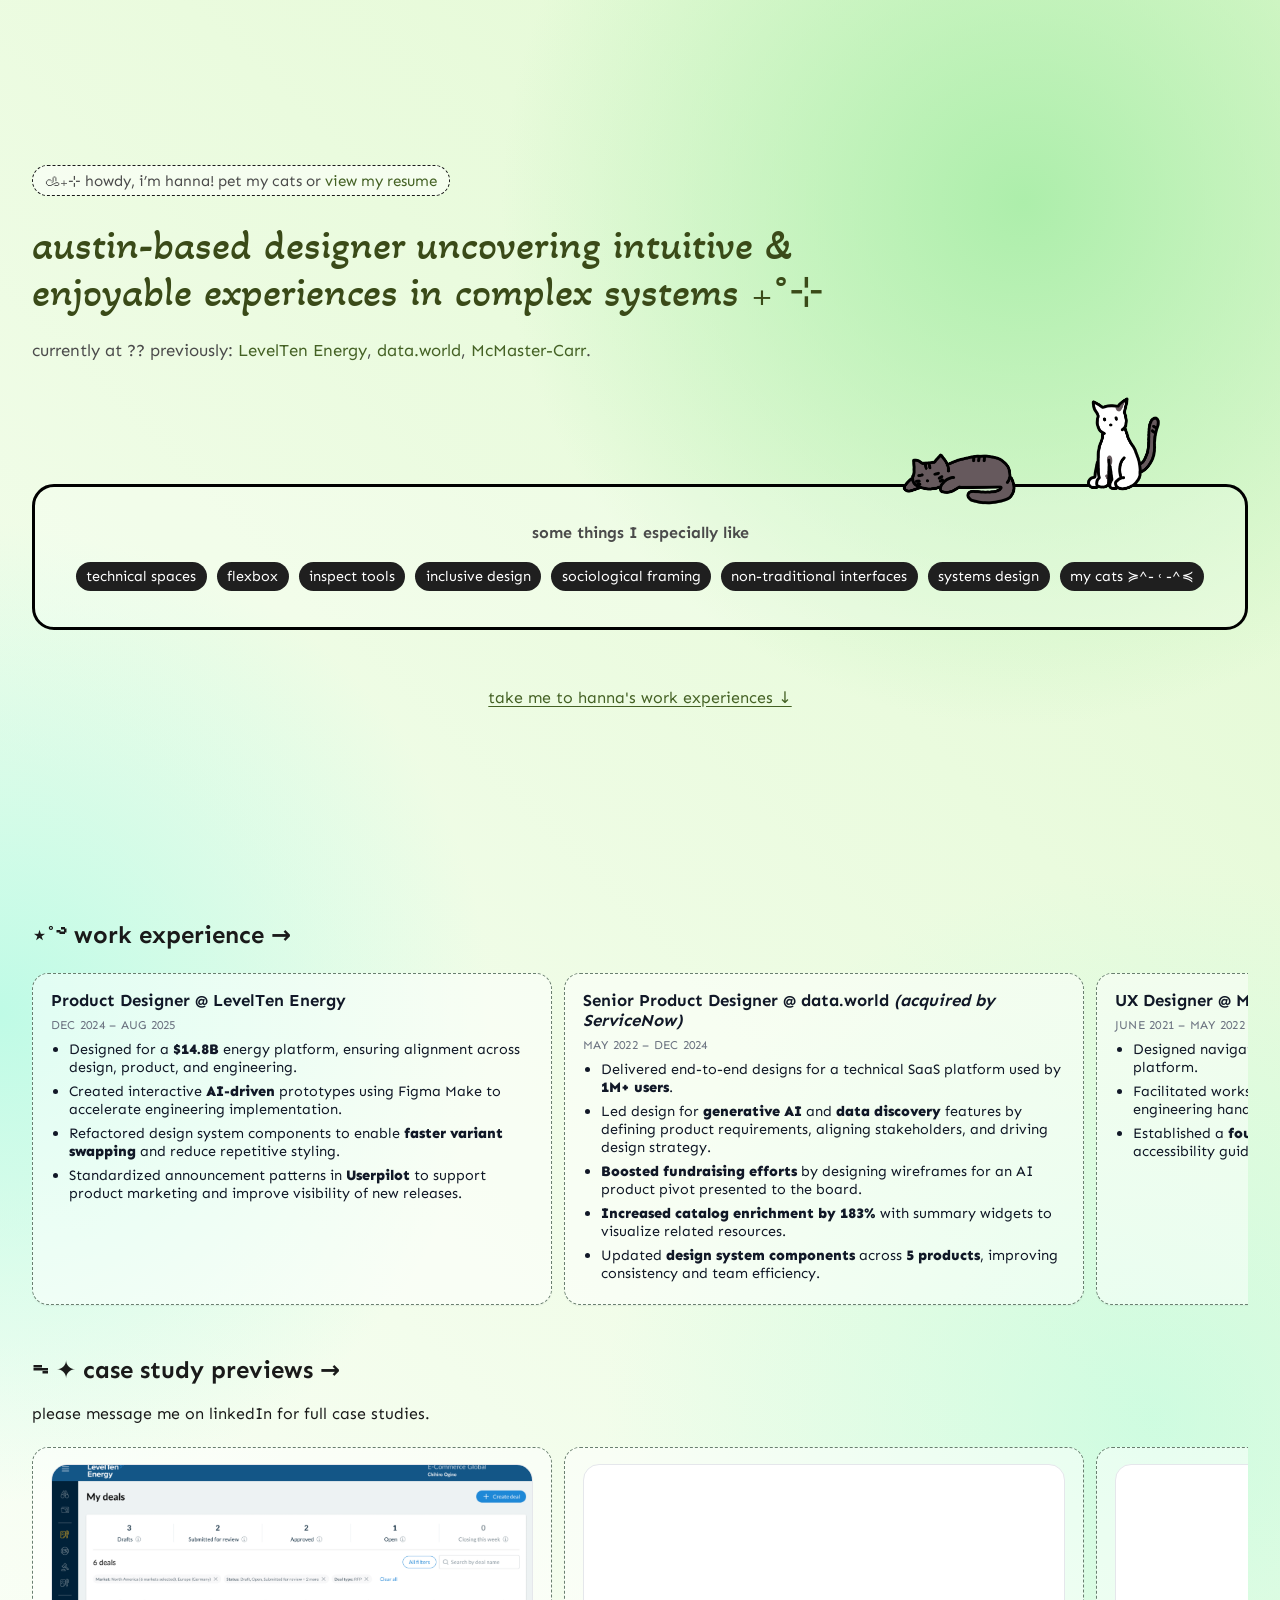
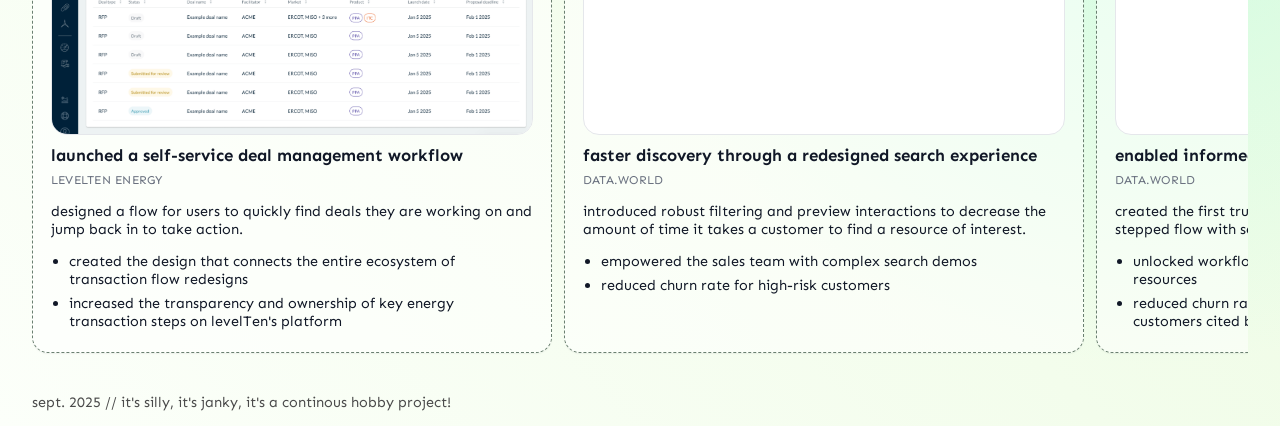
==== index.html @ 0a980e75 "Update index.html" ====
<!DOCTYPE html>
<html lang="en">
<head>
  <meta charset="UTF-8"/>
  <meta name="viewport" content="width=device-width, initial-scale=1"/>
  <title>hanna gratch</title>

  <!-- Fonts -->
  <link rel="preconnect" href="https://fonts.googleapis.com"/>
  <link rel="preconnect" href="https://fonts.gstatic.com" crossorigin/>
  <link href="https://fonts.googleapis.com/css2?family=Akaya+Telivigala&family=Sen:wght@400..800&family=Sour+Gummy:ital,wght@0,100..900;1,100..900&display=swap" rel="stylesheet"/>

  <!-- Preload images -->
  <link rel="preload" as="image" href="tobi-asleep.png">
  <link rel="preload" as="image" href="tobi-awake.png">
  <link rel="preload" as="image" href="kono-chillin.png">
  <link rel="preload" as="image" href="kono-happy.png">

  <!-- animate.css -->
  <link rel="stylesheet" href="https://cdnjs.cloudflare.com/ajax/libs/animate.css/4.1.1/animate.min.css"/>

  <style>
  /* ====== Design tokens ====== */
  :root{
    --ink:#1a1a1a; --sub:#4b4b4b;
    --green:#3a4a18; --accent:#446124; --accent-2:#87b35c;

    /* cats */
    --cat-grey-sleep:url('tobi-asleep.png');
    --cat-grey-awake:url('tobi-awake.png');
    --cat-white-sleep:url('kono-chillin.png');
    --cat-white-ears:url('kono-happy.png');

    /* sizes */
    --catW: 228px; --catH: 128px; --overlap: 72px; --perchPad: 38px; --catLift: 20px;

    /* height of fixed mobile banner (overridden in mobile MQ) */
    --mb-h: 0px;
  }

  /* ====== Global reset-ish ====== */
  *, *::before, *::after { box-sizing: border-box; }
  html { min-height: 100%; scroll-behavior: smooth; }
  @media (prefers-reduced-motion: reduce){ html{ scroll-behavior: auto; } }

  /* Page must not pan sideways; only inner scrollers can.
     Use hidden (widely supported) + ensure children don’t exceed width. */
  html, body{ overflow-x: hidden; touch-action: pan-y; }

  body{
    margin: 0;
    min-height: 100%;
    font-family: "Sen", system-ui, -apple-system, Segoe UI, Roboto, Helvetica, Arial, sans-serif;
    color: var(--ink);
    background:
      radial-gradient(circle at 0% 50%, rgb(191, 251, 230) 0%, transparent 30%),
      radial-gradient(circle at 80% 10%, rgb(173, 238, 171) 0%, transparent 25%),
      radial-gradient(circle at 90% 70%, rgba(141, 252, 217, 0.32) 0%, transparent 30%),
      linear-gradient(45deg, #fcfffa, #e1f9d0);
    background-repeat: no-repeat;
    -webkit-text-size-adjust: 100%;
  }

  /* kill iOS tap highlight globally; keep keyboard focus via :focus-visible */
  *{ -webkit-tap-highlight-color: transparent; }
  a, button{
    background-color: transparent;
    -webkit-tap-highlight-color: transparent;
    user-select: none; -webkit-user-select: none;
  }
  button:active, a:active { background-color: transparent; }
  button:focus { outline: none; }

  img, svg, video{ max-width: 100%; height: auto; }

  /* ====== Container ====== */
  .wrap{
    max-width: 1280px;
    margin-inline: auto;
    padding-inline: clamp(16px, 4vw, 32px);
    display: flex;
    flex-direction: column;
    align-items: stretch;
    gap: 16px;
    isolation: isolate;
    max-width: min(1280px, 100vw); /* never exceed viewport */
  }

  /* ====== Hero (.header-content) ====== */
  .header-content{
    display: grid;
    align-content: center;
    justify-items: start;
    gap: clamp(12px, 2vh, 24px);
    min-block-size: calc(100svh - var(--mb-h)); /* grows when content needs it */
    padding-block: clamp(16px, 6vh, 64px);
    margin: 0;
    max-width: 100%;
  }

  /* Howdy pill — allow wrapping on narrow screens */
  .badge{
  display: inline-flex;
  align-items: center;
  justify-content: center;   /* center the contents as a group */
  text-align: center;        /* center each wrapped line of text */
  gap: .5ch;
  flex-wrap: wrap;
  max-width: 100%;
  white-space: normal;
  overflow-wrap: anywhere;

  /* optional niceties */
  text-wrap: balance;        /* more even line lengths (modern browsers) */
  line-height: 1.2;

  font-size: .95rem; color: var(--sub);
  background: rgba(255,255,255,.5);
  border: 1px dashed #1a1a1a; border-radius: 999px;
  padding: .35rem .75rem;
}

/* if you ever have child elements (e.g., an icon + span), let text actually wrap */
.badge > * { min-width: 0; }


  /* Headline + lead */
  h1{
    font-family: "Akaya Telivigala", system-ui;
    font-weight: 400; font-size: 2.6em; line-height: 1.12;
    color: var(--green); margin: 8px 0 6px; max-width: 56rem; text-align: left;
  }
  .lead{ font-size: 1.05rem; color: var(--sub); margin: 0; max-width: 56rem; }
  a{ color: var(--accent); text-decoration: none; }
  a:hover{ color: var(--accent-2); }

  /* ====== Feature frame ====== */
  .feature{
    position: relative;
    flex: 0 0 100%;   /* take a full line */
    width: 100%;
    align-self: auto;
    border: 3px solid #000; border-radius: 22px;
    padding: clamp(24px, 3.5vw, 36px) clamp(18px, 3vw, 28px);
    margin-block: max(28px, calc((var(--catH) - var(--perchPad)) + 16px)) 24px;
    background: rgba(255,255,255,.2);
    overflow: visible;
    max-width: 100%;
  }
  .feature h2{ font-size: 1rem; text-align: center; margin: 0 0 20px; color: var(--sub); }

 /* Cats */
.cats{
  position: absolute;
  top: calc(-1 * (var(--catH) - var(--perchPad)) - var(--catLift));
  right: 16px;
  width: calc(var(--catW) * 2 - var(--overlap));
  height: var(--catH);
  z-index: 10;
  pointer-events: none;                 /* container is decorative */
  overflow: visible;                    /* let overlays spill outside */
  max-width: calc(100% - 32px);
}

.cat{
  position: absolute;
  bottom: 0;
  width: var(--catW);
  height: var(--catH);
  --x: 0px;
  --y: 0px;

  /* overlay tunables */
  --overlayIntoImage: 28px;             /* heart/boom dip amount */
  --bubbleOverlap: 26px;                /* thought dip amount  */
  --bubbleLift: 8px;                    /* thought pop amount  */

  pointer-events: auto;
  overflow: visible;                    /* avoid clipping overlays */
}

.cat--grey{  left: 0; }
.cat--white{ left: calc(var(--catW) - var(--overlap)); }

.cat button{
  width: 100%;
  height: 100%;
  border: 0;
  background: transparent;
  cursor: pointer;
  appearance: none; -webkit-appearance: none;

  background-repeat: no-repeat;
  background-size: contain;
  background-position: calc(50%) calc(100% + var(--y));

  outline: 0;
  -webkit-touch-callout: none;
  touch-action: manipulation;

  position: relative;
  z-index: 1;                           /* image layer below overlays */
}

.cat--grey  button{ background-image: var(--cat-grey-sleep); }
.cat--grey  button:hover,
.cat--grey  button:focus-visible{ background-image: var(--cat-grey-awake); }

.cat--white button{ background-image: var(--cat-white-sleep); }
.cat--white button:hover,
.cat--white  button:focus-visible{ background-image: var(--cat-white-ears); }

/* Heart (click -> .float) */
.cat .heart{
  position: absolute;
  left: 50%;
  bottom: calc(100% - var(--overlayIntoImage));   /* overlap into PNG */
  transform: translate(-50%, 0) scale(.9);
  opacity: 0;
  pointer-events: none;
  filter: drop-shadow(0 1px 0 rgba(0,0,0,.12));
  z-index: 2;                                     /* above image */
}
.cat .heart.float{ animation: heart-float 900ms ease-out forwards; }

@keyframes heart-float{
  0%   { opacity: 0; transform: translate(-50%, -6px)  scale(.85); }
  25%  { opacity: 1; transform: translate(-50%, -18px) scale(1.00); }
  100% { opacity: 0; transform: translate(-50%, -46px) scale(1.15); }
}

/* Boom = clone of heart behavior */
.cat .boom{
  position: absolute;
  left: 50%;
  bottom: calc(100% - var(--overlayIntoImage));   /* overlap into PNG */
  transform: translate(-50%, 0) scale(.9);
  opacity: 0;
  pointer-events: none;
  filter: drop-shadow(0 1px 0 rgba(0,0,0,.12));
  z-index: 2;
}
.cat .boom.float{ animation: heart-float 900ms ease-out forwards; }

/* Thought tooltip (auto, occasional) */
.cat .thought{
  position: absolute;
  left: 66%;
  bottom: calc(100% - var(--bubbleOverlap));      /* overlap into PNG */
  transform: translate(-50%, 0);
  z-index: 3;                                     /* above heart & image */

  opacity: 0;
  visibility: hidden;
  background: #fff;
  border: 1.5px solid #000;
  border-radius: 12px;
  padding: 6px 8px;
  font-size: .85rem;
  line-height: 1;
  color: #111;
  white-space: nowrap;
  box-shadow: 0 2px 0 rgba(0,0,0,.08);
  pointer-events: none;
  will-change: transform, opacity;
  transition: opacity .18s ease, transform .18s ease;
}
.cat .thought::after{
  content:"";
  position: absolute;
  left: 16px; top: 100%;
  width: 10px; height: 10px;
  background: #fff;
  border-right: 1.5px solid #000;
  border-bottom: 1.5px solid #000;
  transform: translateY(-6px) rotate(45deg);
}
.cat .thought.show{
  opacity: 1;
  visibility: visible;
  transform: translate(-50%, calc(-1 * var(--bubbleLift)));
}

/* Optional per-cat fine-tuning (heads differ slightly) */
.cat--grey  { --overlayIntoImage: 72px; --bubbleOverlap: 24px; }
.cat--white { --overlayIntoImage: 32px; --bubbleOverlap: 30px; }

/* Chips */
.chips{ display: flex; flex-wrap: wrap; gap: 10px; justify-content: center; }
.chip{
  background: #1f1f1f;
  color: #fff;
  font-size: .9rem;
  padding: .35rem .65rem;
  border-radius: 999px;
  white-space: nowrap;
}

.footer{ color: var(--sub); font-size: .9rem; margin-top: 10px; }


  /* ====== Mobile banner ====== 
  .mobile-banner{ display:none; }

  @media (max-width:780px){
    :root{ --mb-h: max(40px, calc(env(safe-area-inset-top, 0px) + 8px)); }

    .mobile-banner{
      display:flex;
      position: fixed;
      inset: 0 0 auto 0;              
      height: var(--mb-h);
      align-items: center;
      justify-content: center;
      padding: 0 24px;
      white-space: nowrap; overflow: hidden; text-overflow: ellipsis;
      background: rgba(255,255,255,.5);
      border-bottom: 1px solid #2f3d30;
      z-index: 1000;
      -webkit-backdrop-filter: blur(4px);
      backdrop-filter: blur(4px);

      pointer-events: none;
    }
    .mobile-banner__inner{ pointer-events: auto; }


    .header-content{ padding-top: calc(var(--mb-h) + clamp(16px, 6vh, 64px)); }

    h1{ font-size:2.2em; }          
    .feature{ padding-top: 72px; }
  } */

  /* ====== Horizontal scroll row ====== */
.scrollmenu{
  display:flex; gap:12px;
  padding-block: 8px 14px;
  overflow-x:auto; overflow-y:hidden;
  -webkit-overflow-scrolling: touch;
  overscroll-behavior-inline: contain;

  scroll-snap-type: x mandatory;
  scroll-padding-inline: 12px;

  /* explicitly no edge fade */
  -webkit-mask: none !important; mask: none !important;
}
.scrollmenu::-webkit-scrollbar{ height:8px; }
.scrollmenu::-webkit-scrollbar-track{ background:transparent; }
.scrollmenu::-webkit-scrollbar-thumb{ background:#d1d5db; border-radius:999px; }
@supports (scrollbar-color: auto){
  .scrollmenu{ scrollbar-width: thin; scrollbar-color:#d1d5db transparent; }
}

/* optional global tweak */
.wrap{ align-items: stretch; }

/* Cards */
.product-card{
  flex: 0 0 clamp(280px, 56vw, 520px);
  scroll-snap-align:start; scroll-snap-stop:always;
  background: rgba(255,255,255,.5);
  border:1px dashed #6a7f70; border-radius:16px;
  box-shadow:0 1px 2px rgba(16,24,40,.04), 0 1px 1px rgba(16,24,40,.02);
  padding:16px 18px; color:#111827; font-size:.9rem;
}
.product-card h4{ margin:0 0 8px; font-weight:700; font-size:1.05rem; line-height:1.2; }
.product-card .dates{ margin:0 0 6px; color:#6b7280; font-size:.75rem; letter-spacing:.02em; text-transform:uppercase; }
.product-card ul{ margin:8px 0 0; padding-left:18px; }
.product-card li{ margin:6px 0; }
.product-card strong{ font-weight:800; }
.product-card:focus-within{ outline:2px solid #111827; outline-offset:2px; }

/* Top image “frame” inside a product card (no link) */
.product-card .product-media{
  display: block;
  margin: 0 0 10px;            /* space below the image */               /* visible frame */
  border: 1.5px solid #e5e7eb;
  border-radius: 16px;
  background: #fff;

  aspect-ratio: 16 / 9;         /* consistent crop; change to 4/3 if preferred */
  overflow: hidden;              /* rounds the inner image corners */
}

.product-card .product-media img{
  display: block;
  width: 100%;
  height: 100%;
  object-fit: cover;             /* fills the frame, OK to crop, never stretches */
  border-radius: 12px;           /* inner radius < outer for a crisp frame */
}



  /* Section heading alignment */
  .work-experience h2{ margin: 0 0 16px; }

  /* Existing styles */
.cta-scroll{
  display:inline-block;
  width:auto;
  margin:16px auto 28px;
  line-height:1.2;
  color:var(--accent);
  text-decoration:underline;
  text-underline-offset:.2em;
  transition:color .15s ease, text-decoration-color .15s ease;
  max-width:100%;
  position:relative;         /* anchor sparkles to this */
  overflow:visible;          /* let sparkles escape */
}
.cta-scroll:hover{ color:var(--accent-2); }
.cta-scroll:focus-visible{ outline:2px dashed var(--accent-2); outline-offset:3px; }

/* Sparkle particles */
.sparkle {
  position:absolute;
  pointer-events:none;
  font-size:12px;
  line-height:1;
  opacity:0;
  will-change: transform, opacity;
  user-select:none;
}

/* Float-up + drift animation */
@keyframes sparkle-float {
  0%   { transform: translate(var(--sx,0), var(--sy,0)) scale(1) rotate(0turn); opacity:0; }
  10%  { opacity:1; }
  100% { transform: translate(var(--dx,0), var(--dy,-40px)) scale(0.9) rotate(var(--rot, .25turn)); opacity:0; }
}

/* Respect reduced motion */
@media (prefers-reduced-motion: reduce) {
  .sparkle { animation: none !important; }
}


  /* Anchor target lands below fixed banner and avoids collapsed margins */
  #work-experiences{
    scroll-margin-top: calc(var(--mb-h) + 16px);
    padding-top: 4px;
    max-width: 100%;
  }

  @media (max-width:420px){
    :root{ --catW:180px; --catH:102px; --overlap:56px; --perchPad:34px; }
    .feature{ padding-top:70px; }
  }

  /* Warm-up (preload imgs by referencing them) */
  .preload{
    position:absolute; left:-9999px; width:0; height:0; overflow:hidden;
    background-image: var(--cat-grey-awake), var(--cat-white-ears);
  }

  .chip:hover {
  animation-name: pulse;   /* Animate.css defines this keyframe */
  animation-duration: 1s;  /* default is 1s */
}
  </style>
</head>
<body>
  <div class="preload" aria-hidden="true"></div>

  <!-- Mobile-only banner 
  <div class="mobile-banner">
    <div class="mobile-banner__inner">
      not 100% mobile-optimized!!
    </div>
  </div>-->

  <main class="wrap">
    <div class="header-content">
      <div class="badge">
        𐚁₊⊹ howdy, i’m hanna! pet my cats or
        <a href="https://drive.google.com/file/d/1cfrqUK9YkiXWikKcWnRF8g_JDfkuf5zc/view" target="_blank" rel="noopener noreferrer">view my resume</a>
      </div>

      <h1>austin-based designer uncovering intuitive &amp; enjoyable experiences in complex systems ₊˚⊹</h1>

      <p class="lead">
        currently at ??
        previously:
        <a href="https://www.leveltenenergy.com/" target="_blank" rel="noopener">LevelTen Energy</a>,
        <a href="https://data.world/home/" target="_blank" rel="noopener">data.world</a>,
        <a href="https://www.mcmaster.com/" target="_blank" rel="noopener">McMaster-Carr</a>.
      </p>

      <section class="feature">
        <!-- Cats perched and overlapped -->
        <div class="cats" aria-hidden="true">
          <div class="cat cat--grey" style="--x:6px; --y:12px">
            <button aria-label="grey cat — hover to wake, click to grumble"></button>
          </div>
          <div class="cat cat--white" style="--x:-4px; --y:12px">
            <button aria-label="white cat — hover to perk ears, click for heart"></button>
            <div class="heart" aria-hidden="true">❤️</div>
            <div class="thought" aria-hidden="true"></div>
          </div>
        </div>

        <h2>some things I especially like</h2>
        <div class="chips" role="list" aria-label="interests">
          <span class="chip animate__animated" role="listitem">technical spaces</span>
          <span class="chip animate__animated" role="listitem">flexbox</span>
          <span class="chip animate__animated" role="listitem">inspect tools</span>
          <span class="chip animate__animated" role="listitem">inclusive design</span>
          <span class="chip animate__animated" role="listitem">sociological framing</span>
          <span class="chip animate__animated" role="listitem">non-traditional interfaces</span>
          <span class="chip animate__animated" role="listitem">systems design</span>
          <span class="chip animate__animated" role="listitem">my cats ≽^- ˓  -^≼</span>
        </div>
      </section>

      <!-- CTA to work section -->
      <a class="cta-scroll" href="#work-experiences">take me to hanna's work experiences ↓</a>
    </div>

    <div id="work-experiences" class="work-experience">
      <h2>⋆˚࿔ work experience →</h2>
      <section aria-label="Experience">
        <div class="scrollmenu" role="region" aria-label="Experience">
          <article class="product-card">
            <h4>Product Designer @ LevelTen Energy</h4>
            <p class="dates">Dec 2024 – Aug 2025</p>
            <ul>
              <li>Designed for a <strong>$14.8B</strong> energy platform, ensuring alignment across design, product, and engineering.</li>
              <li>Created interactive <strong>AI-driven</strong> prototypes using Figma Make to accelerate engineering implementation.</li>
              <li>Refactored design system components to enable <strong>faster variant swapping</strong> and reduce repetitive styling.</li>
              <li>Standardized announcement patterns in <strong>Userpilot</strong> to support product marketing and improve visibility of new releases.</li>
            </ul>
          </article>

          <article class="product-card">
            <h4>Senior Product Designer @ data.world <em>(acquired by ServiceNow)</em></h4>
            <p class="dates">May 2022 – Dec 2024</p>
            <ul>
              <li>Delivered end-to-end designs for a technical SaaS platform used by <strong>1M+ users</strong>.</li>
              <li>Led design for <strong>generative AI</strong> and <strong>data discovery</strong> features by defining product requirements, aligning stakeholders, and driving design strategy.</li>
              <li><strong>Boosted fundraising efforts</strong> by designing wireframes for an AI product pivot presented to the board.</li>
              <li><strong>Increased catalog enrichment by 183%</strong> with summary widgets to visualize related resources.</li>
              <li>Updated <strong>design system components</strong> across <strong>5 products</strong>, improving consistency and team efficiency.</li>
            </ul>
          </article>

          <article class="product-card">
            <h4>UX Designer @ McMaster-Carr</h4>
            <p class="dates">June 2021 – May 2022</p>
            <ul>
              <li>Designed navigation and flows for a <strong>700k+ product</strong> e-commerce platform.</li>
              <li>Facilitated workshops to improve and document the UX-to-engineering handoff process.</li>
              <li>Established a <strong>foundational design system</strong> and introduced accessibility guidelines for consistency.</li>
            </ul>
          </article>
        </div>
      </section>
    </div>

    <div>
      <h2>ᯓ✦ case study previews →</h2>
      <p>please message me on linkedIn for full case studies.</p>
      <section aria-label="case studies">
        <div class="scrollmenu" role="region" aria-label="case studies">
          <article class="product-card">
            <figure class="product-media">
              <img src="/deal-center.png" alt="levelTen Energy deal center case study" width="1200" height="675" loading="lazy" decoding="async">
            </figure>
            <h4>launched a self-service deal management workflow</h4>
            <p class="dates">levelTen Energy</p>
            <p>designed a flow for users to quickly find deals they are working on and jump back in to take action.</p>
            <ul>
              <li>created the design that connects the entire ecosystem of transaction flow redesigns</li>
              <li>increased the transparency and ownership of key energy transaction steps on levelTen's platform</li>
            </ul>
          </article>

          <article class="product-card">
            <figure class="product-media">
              <img src="/ddw-search.png" alt="data.world search case study" width="1200" height="675" loading="lazy" decoding="async">
            </figure>
            <h4>faster discovery through a redesigned search experience</h4>
            <p class="dates">data.world</p>
            <p>introduced robust filtering and preview interactions to decrease the amount of time it takes a customer to find a resource of interest.</p>
            <ul>
              <li>empowered the sales team with complex search demos</li>
              <li>reduced churn rate for high-risk customers</li>
            </ul>
          </article>

          <article class="product-card">
            <figure class="product-media">
              <img src="/bulk-edit.png" alt="data.world bulk actions case study" width="1200" height="675" loading="lazy" decoding="async">
            </figure>
            <h4>enabled informed and intuitive bulk actions</h4>
            <p class="dates">data.world</p>
            <p>created the first true bulk experience for our customers through a stepped flow with search and filtering confirmation features.</p>
            <ul>
              <li>unlocked workflows for resource collections which averaged 10k resources</li>
              <li>reduced churn rate for high-risk customers - 50% of high NDR risk customers cited bulk operations as a major issue</li>
            </ul>
          </article>

          <article class="product-card">
            <figure class="product-media">
              <img src="/info-rich.png" alt="data.world catalog enrichment case study" width="1200" height="675" loading="lazy" decoding="async">
            </figure>
            <h4>increased catalog enrichment by 183%</h4>
            <p class="dates">data.world</p>
            <p>balanced information density with scannability using tables and summary cards to support relationships between catalog resources.</p>
            <ul>
              <li>520% increase in resources related per session and 183% increase in overall catalog enrichment</li>
              <li>resolved an adoption blocker for key customers &amp; prevented 2 major companies from churning</li>
            </ul>
          </article>
        </div>
      </section>
    </div>

    <p class="footer">sept. 2025 // it's silly, it's janky, it's a continous hobby project!</p>
  </main>

  <script>
    const reduceMotion = window.matchMedia('(prefers-reduced-motion: reduce)').matches;

    // Kono (white): heart on click
    const white = document.querySelector('.cat--white');
    const whiteBtn = white.querySelector('button');
    const heart = white.querySelector('.heart');
    whiteBtn.addEventListener('click', () => {
      heart.classList.remove('float');
      heart.style.left = (48 + Math.random()*6) + '%';
      void heart.offsetWidth;
      heart.classList.add('float');
    });

    // Tobi (grey): ⁉️ where you click
  const grey = document.querySelector('.cat--grey');
  if (grey) {
    const greyBtn = grey.querySelector('button');

    // Reuse existing .boom or create one once
    let boom = grey.querySelector('.boom');
    if (!boom) {
      boom = document.createElement('span');
      boom.className = 'boom';
      boom.textContent = '⁉️';
      // append to .cat, not the button—keeps stacking identical to .heart
      grey.appendChild(boom);
    }

    greyBtn?.addEventListener('click', () => {
      boom.classList.remove('float');
      boom.style.left = (48 + Math.random()*6) + '%'; // same jitter as heart
      void boom.offsetWidth; // reflow to restart animation
      boom.classList.add('float');
    });
  }

    // Kono: occasional thought bubble (auto)
    const thought = white.querySelector('.thought');
    const foods = ['🍣','🐟','🍗','🥟','🧀','🍤','🍜'];
    function scheduleThought(){
      const delay = 6000;
      setTimeout(() => {
        if (!thought) return;
        thought.textContent = reduceMotion ? '…'
          : foods[Math.floor(Math.random()*foods.length)] + ' …dreaming…';
        thought.classList.add('show');
        setTimeout(() => { thought.classList.remove('show'); scheduleThought(); }, 2500);
      }, delay);
    }
    scheduleThought();

    // Sparkly hover for .cta-scroll
(() => {
  const GLYPHS = ['·', '⁺', '✧', '⋆', '·', '⁺', '˖', '·', '✧'];
  const MAX_BURST = 10;          // particles per burst
  const DURATION = [600, 1100];  // ms range
  const RANGE_X = 60;            // horizontal drift range (px)
  const RANGE_Y = 60;            // upward drift range (px)
  const COOLDOWN = 200;          // throttle between bursts (ms)

  const anchors = document.querySelectorAll('.cta-scroll');
  anchors.forEach((a) => {
    let last = 0;

    const burst = (originX = null) => {
      const now = performance.now();
      if (now - last < COOLDOWN) return;
      last = now;

      const rect = a.getBoundingClientRect();
      const baseX = originX ?? rect.width / 2; // mouse x inside the link or center for keyboard
      const baseY = 0; // top edge

      for (let i = 0; i < MAX_BURST; i++) {
        const s = document.createElement('span');
        s.className = 'sparkle';
        s.textContent = GLYPHS[(Math.random() * GLYPHS.length) | 0];

        // Randomize start offsets near the top edge
        const sx = baseX + (Math.random() * 24 - 12);
        const sy = baseY;

        // Randomize drift
        const dx = sx + (Math.random() * RANGE_X - RANGE_X / 2);
        const dy = sy - (Math.random() * RANGE_Y + 30);
        const rot = (Math.random() * 0.6 + 0.1) + 'turn';
        const dur = Math.random() * (DURATION[1] - DURATION[0]) + DURATION[0];

        s.style.left = sx + 'px';
        s.style.top = sy + 'px';
        s.style.setProperty('--sx', '0px');
        s.style.setProperty('--sy', '0px');
        s.style.setProperty('--dx', (dx - sx) + 'px');
        s.style.setProperty('--dy', (dy - sy) + 'px');
        s.style.setProperty('--rot', rot);
        s.style.animation = `sparkle-float ${dur}ms ease-out forwards`;

        // Optional: tint to match your theme
        // s.style.color = getComputedStyle(a).color;

        a.appendChild(s);
        s.addEventListener('animationend', () => s.remove(), { once: true });
      }
    };

    // Mouse hover: burst near cursor along the top of the link
    a.addEventListener('mouseenter', (e) => {
      const x = e.offsetX ?? a.getBoundingClientRect().width / 2;
      burst(x);
    });

    // While hovering, add smaller bursts occasionally
    let hoverTimer;
    a.addEventListener('mousemove', (e) => {
      if (hoverTimer) return;
      hoverTimer = requestAnimationFrame(() => {
        burst(e.offsetX);
        hoverTimer = null;
      });
    });

    // Keyboard focus: burst from center
    a.addEventListener('focus', () => burst());
  });
})();

  </script>
</body>
</html>
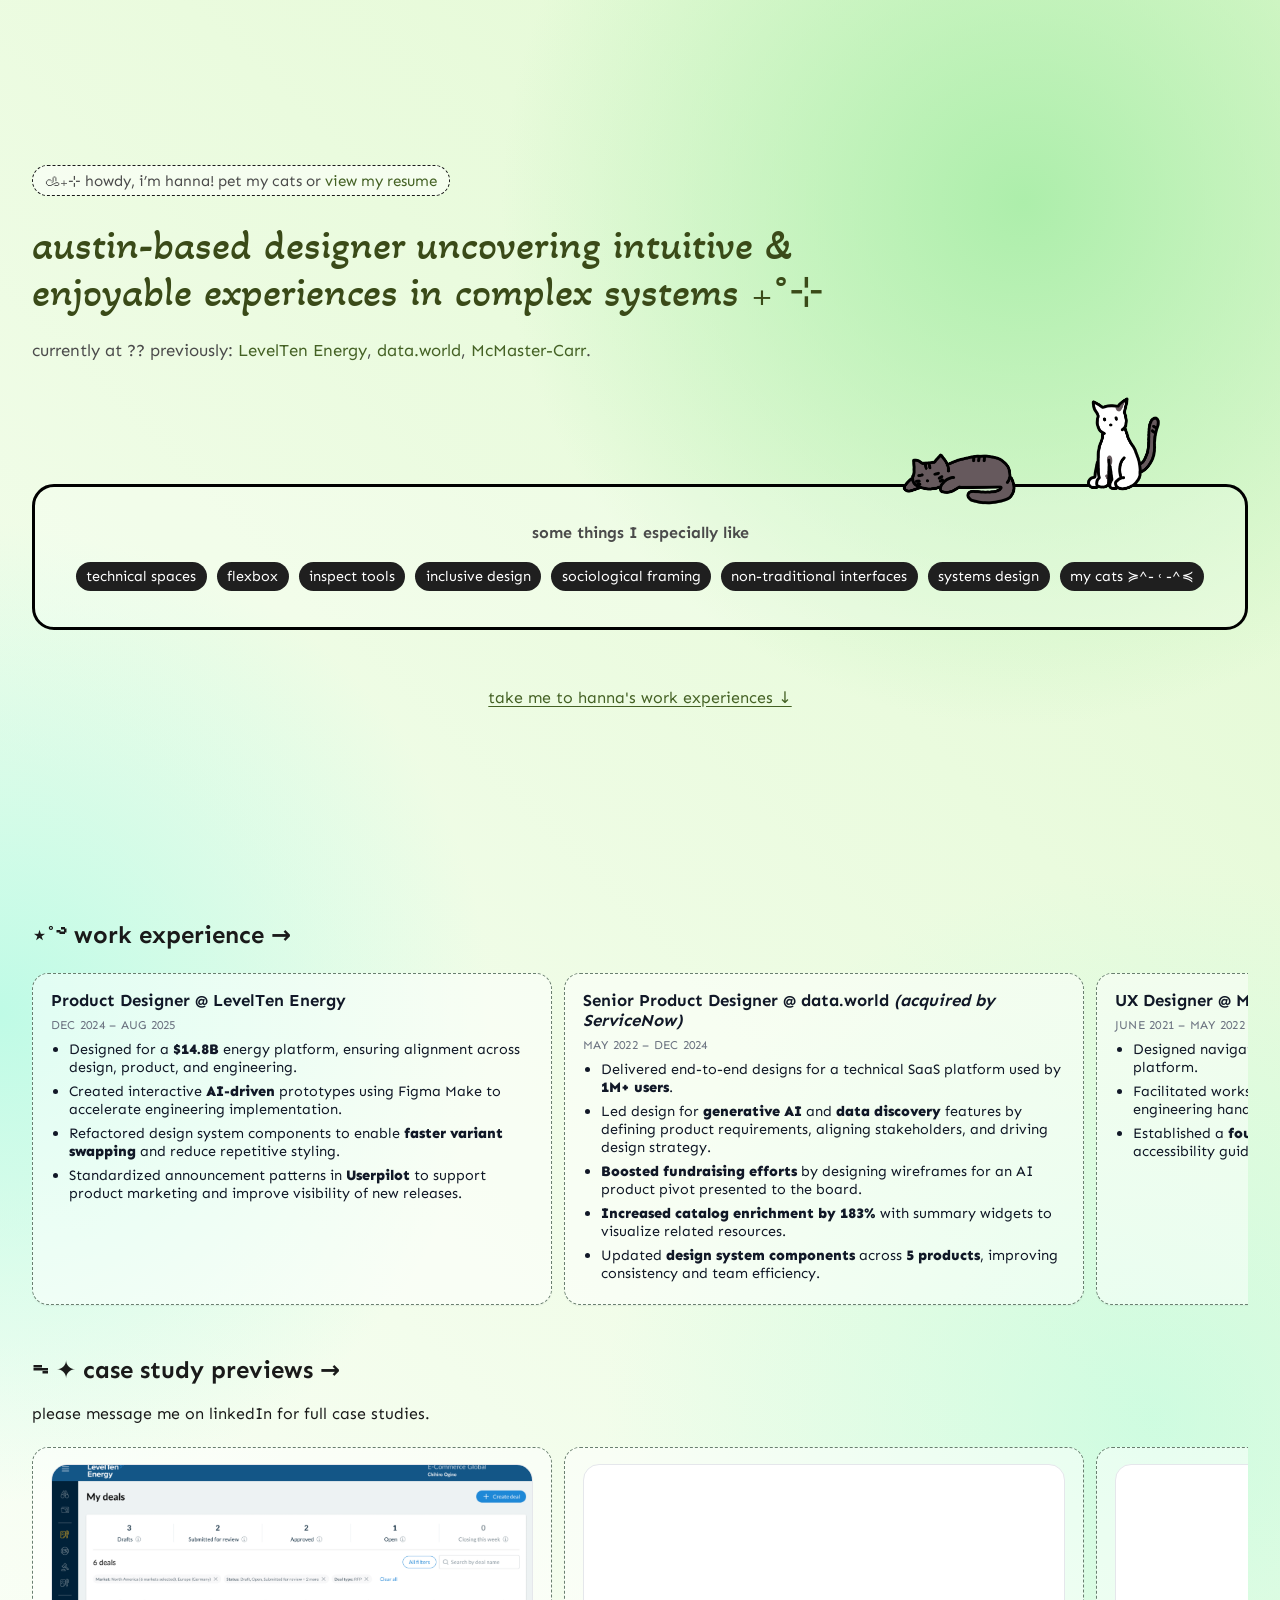
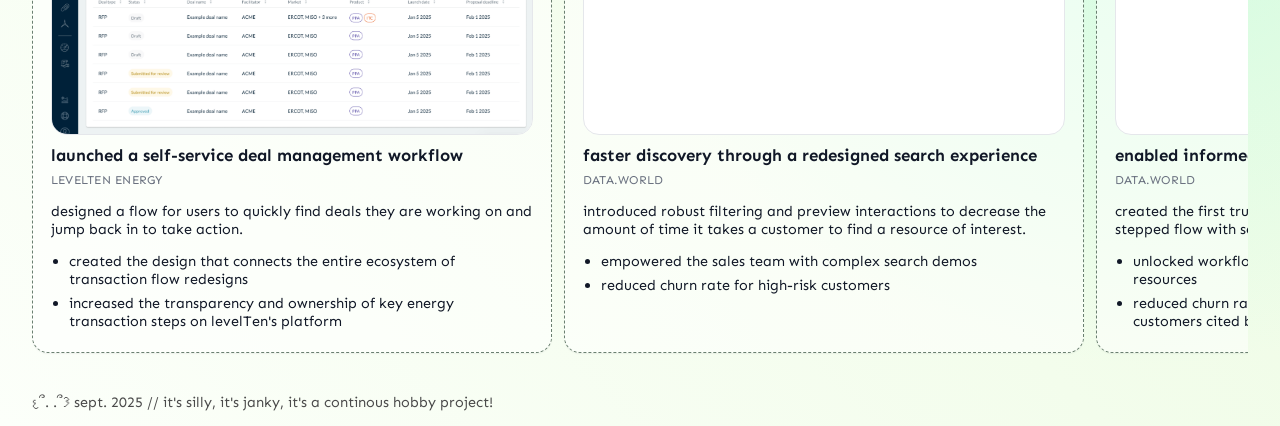
==== commit fc0d9bfd: "Update index.html" ====
--- a/index.html
+++ b/index.html
@@ -34,7 +34,6 @@
     /* sizes */
     --catW: 228px; --catH: 128px; --overlap: 72px; --perchPad: 38px; --catLift: 20px;
 
-    /* height of fixed mobile banner (overridden in mobile MQ) */
     --mb-h: 0px;
   }
 
@@ -43,8 +42,6 @@
   html { min-height: 100%; scroll-behavior: smooth; }
   @media (prefers-reduced-motion: reduce){ html{ scroll-behavior: auto; } }
 
-  /* Page must not pan sideways; only inner scrollers can.
-     Use hidden (widely supported) + ensure children don’t exceed width. */
   html, body{ overflow-x: hidden; touch-action: pan-y; }
 
   body{
@@ -61,7 +58,6 @@
     -webkit-text-size-adjust: 100%;
   }
 
-  /* kill iOS tap highlight globally; keep keyboard focus via :focus-visible */
   *{ -webkit-tap-highlight-color: transparent; }
   a, button{
     background-color: transparent;
@@ -110,7 +106,6 @@
   white-space: normal;
   overflow-wrap: anywhere;
 
-  /* optional niceties */
   text-wrap: balance;        /* more even line lengths (modern browsers) */
   line-height: 1.2;
 
@@ -120,7 +115,6 @@
   padding: .35rem .75rem;
 }
 
-/* if you ever have child elements (e.g., an icon + span), let text actually wrap */
 .badge > * { min-width: 0; }
 
 
@@ -299,38 +293,6 @@
 .footer{ color: var(--sub); font-size: .9rem; margin-top: 10px; }
 
 
-  /* ====== Mobile banner ====== 
-  .mobile-banner{ display:none; }
-
-  @media (max-width:780px){
-    :root{ --mb-h: max(40px, calc(env(safe-area-inset-top, 0px) + 8px)); }
-
-    .mobile-banner{
-      display:flex;
-      position: fixed;
-      inset: 0 0 auto 0;              
-      height: var(--mb-h);
-      align-items: center;
-      justify-content: center;
-      padding: 0 24px;
-      white-space: nowrap; overflow: hidden; text-overflow: ellipsis;
-      background: rgba(255,255,255,.5);
-      border-bottom: 1px solid #2f3d30;
-      z-index: 1000;
-      -webkit-backdrop-filter: blur(4px);
-      backdrop-filter: blur(4px);
-
-      pointer-events: none;
-    }
-    .mobile-banner__inner{ pointer-events: auto; }
-
-
-    .header-content{ padding-top: calc(var(--mb-h) + clamp(16px, 6vh, 64px)); }
-
-    h1{ font-size:2.2em; }          
-    .feature{ padding-top: 72px; }
-  } */
-
   /* ====== Horizontal scroll row ====== */
 .scrollmenu{
   display:flex; gap:12px;
@@ -463,13 +425,6 @@
 </head>
 <body>
   <div class="preload" aria-hidden="true"></div>
-
-  <!-- Mobile-only banner 
-  <div class="mobile-banner">
-    <div class="mobile-banner__inner">
-      not 100% mobile-optimized!!
-    </div>
-  </div>-->
 
   <main class="wrap">
     <div class="header-content">
@@ -618,7 +573,7 @@
       </section>
     </div>
 
-    <p class="footer">sept. 2025 // it's silly, it's janky, it's a continous hobby project!</p>
+    <p class="footer">𐔌՞. .՞𐦯 sept. 2025 // it's silly, it's janky, it's a continous hobby project!</p>
   </main>
 
   <script>
@@ -640,20 +595,18 @@
   if (grey) {
     const greyBtn = grey.querySelector('button');
 
-    // Reuse existing .boom or create one once
     let boom = grey.querySelector('.boom');
     if (!boom) {
       boom = document.createElement('span');
       boom.className = 'boom';
       boom.textContent = '⁉️';
-      // append to .cat, not the button—keeps stacking identical to .heart
       grey.appendChild(boom);
     }
 
     greyBtn?.addEventListener('click', () => {
       boom.classList.remove('float');
-      boom.style.left = (48 + Math.random()*6) + '%'; // same jitter as heart
-      void boom.offsetWidth; // reflow to restart animation
+      boom.style.left = (48 + Math.random()*6) + '%'; 
+      void boom.offsetWidth; 
       boom.classList.add('float');
     });
   }
@@ -719,9 +672,6 @@
         s.style.setProperty('--rot', rot);
         s.style.animation = `sparkle-float ${dur}ms ease-out forwards`;
 
-        // Optional: tint to match your theme
-        // s.style.color = getComputedStyle(a).color;
-
         a.appendChild(s);
         s.addEventListener('animationend', () => s.remove(), { once: true });
       }
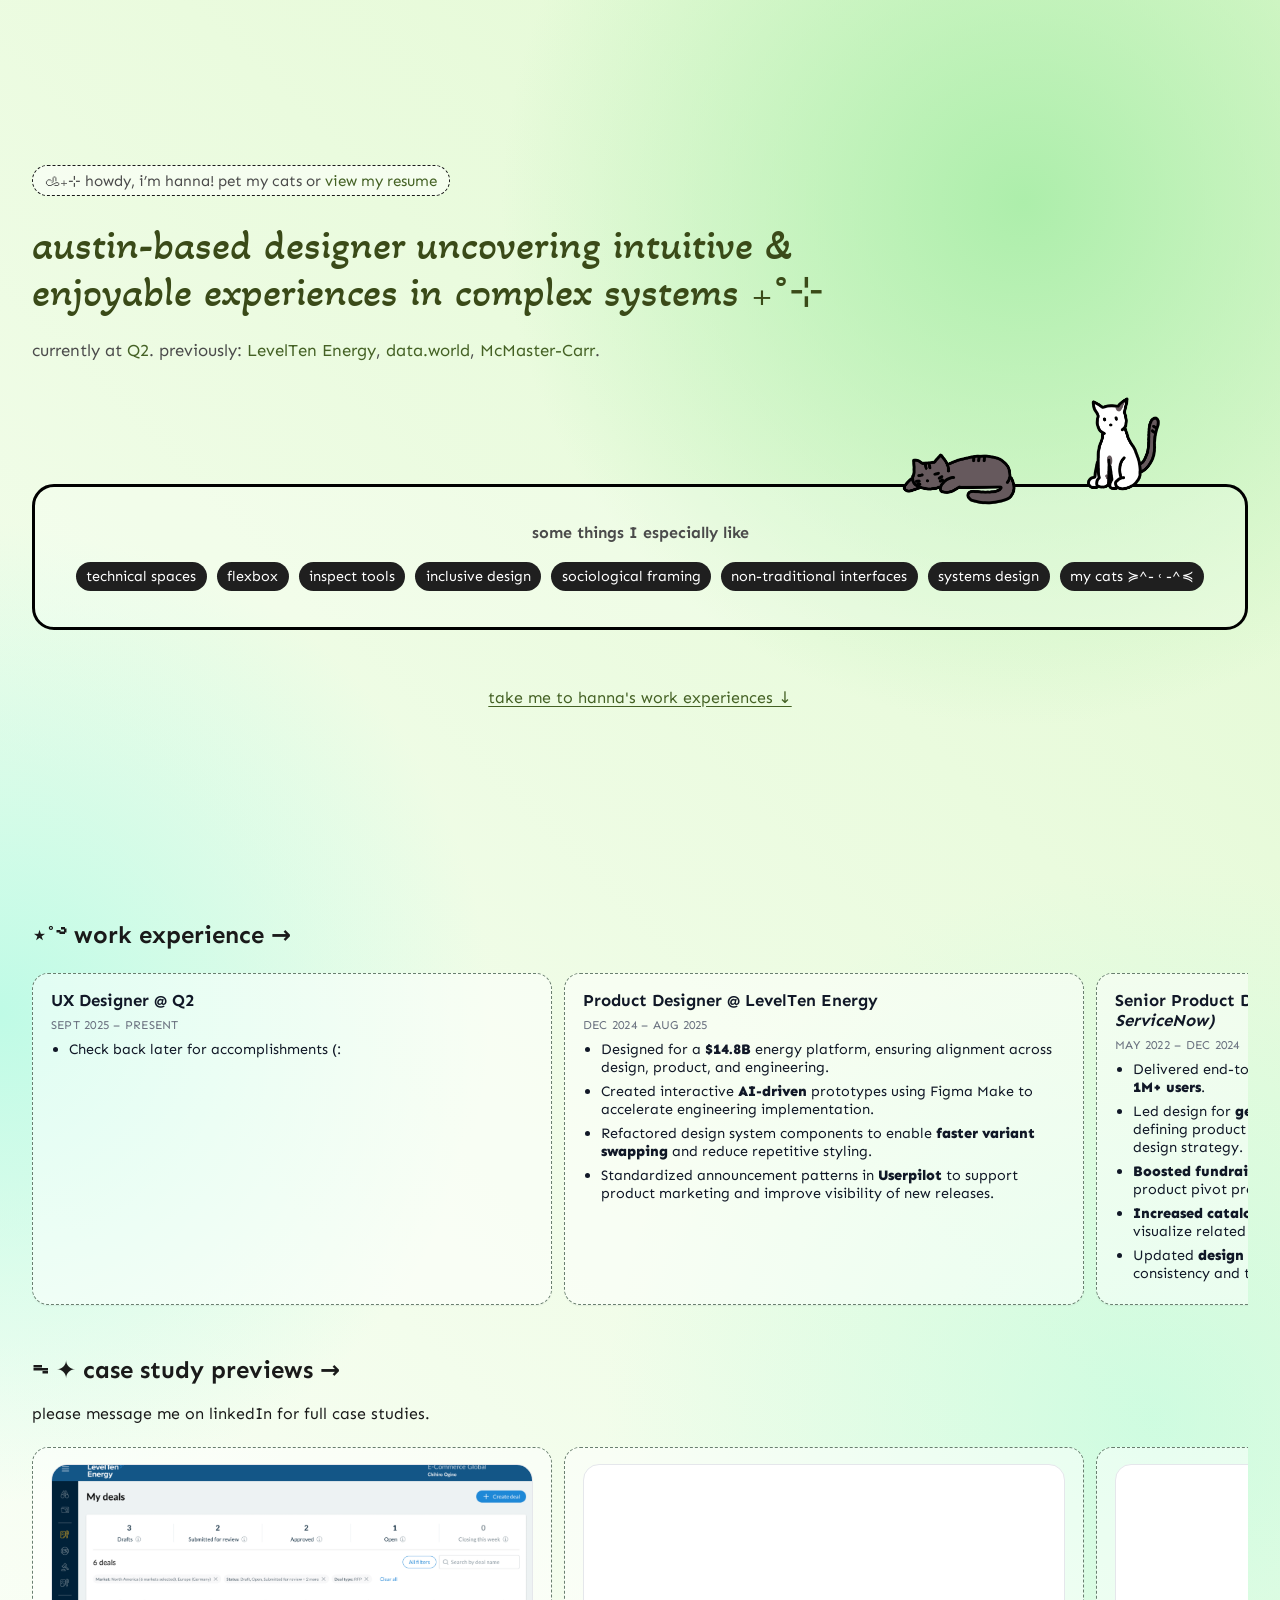
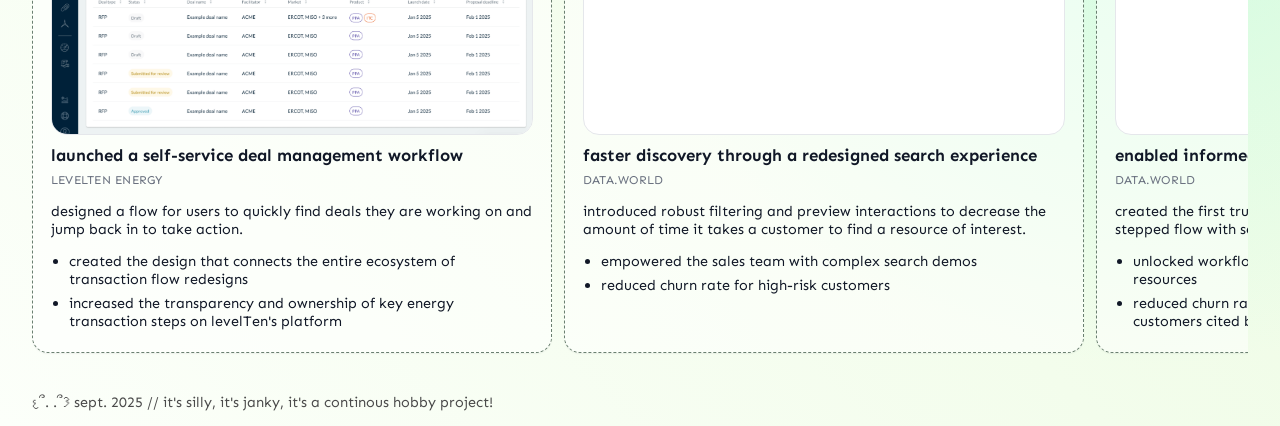
==== commit 0e60fc07: "Update index.html" ====
--- a/index.html
+++ b/index.html
@@ -436,7 +436,7 @@
       <h1>austin-based designer uncovering intuitive &amp; enjoyable experiences in complex systems ₊˚⊹</h1>
 
       <p class="lead">
-        currently at ??
+        currently at <a href="https://www.q2.com/" target="_blank" rel="noopener">Q2</a>.
         previously:
         <a href="https://www.leveltenenergy.com/" target="_blank" rel="noopener">LevelTen Energy</a>,
         <a href="https://data.world/home/" target="_blank" rel="noopener">data.world</a>,
@@ -477,6 +477,14 @@
       <h2>⋆˚࿔ work experience →</h2>
       <section aria-label="Experience">
         <div class="scrollmenu" role="region" aria-label="Experience">
+          <article class="product-card">
+            <h4>UX Designer @ Q2</h4>
+            <p class="dates">Sept 2025 – Present</p>
+            <ul>
+              <li>Check back later for accomplishments (: </li>
+            </ul>
+          </article>
+      
           <article class="product-card">
             <h4>Product Designer @ LevelTen Energy</h4>
             <p class="dates">Dec 2024 – Aug 2025</p>
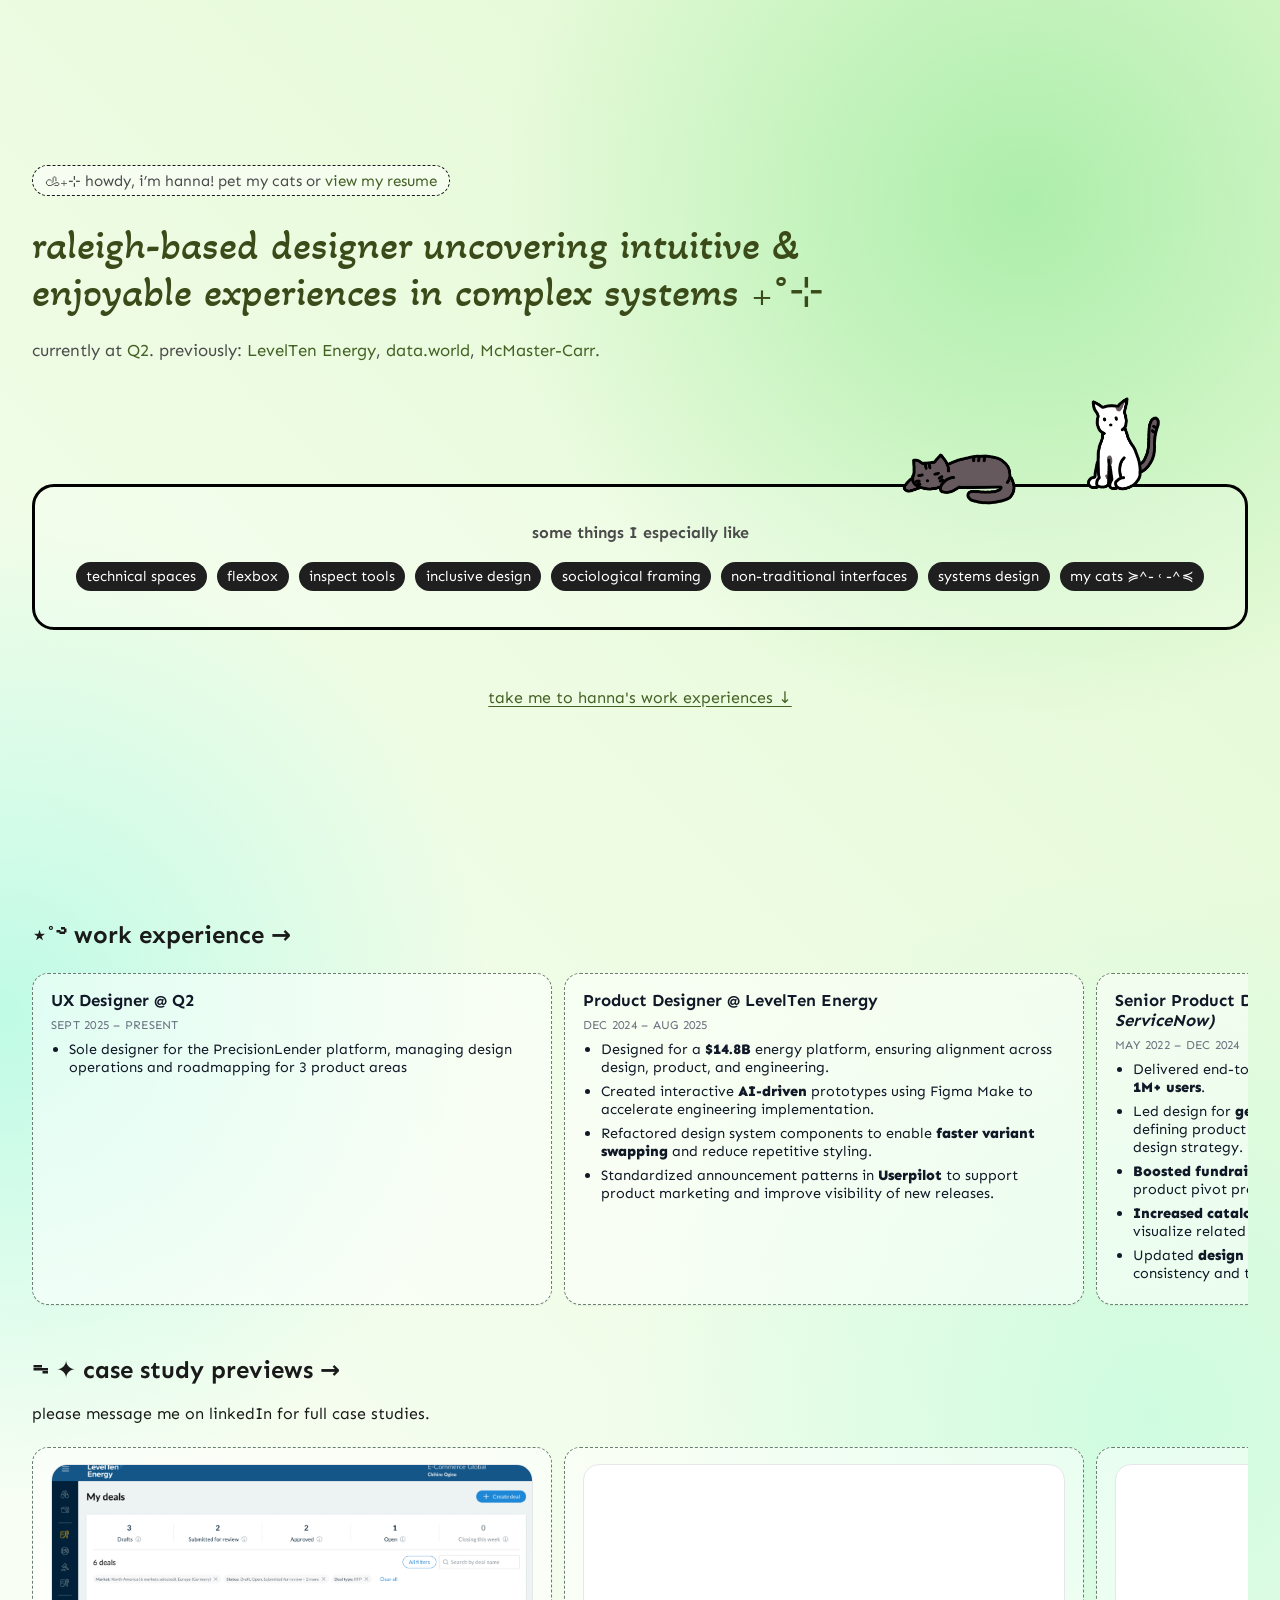
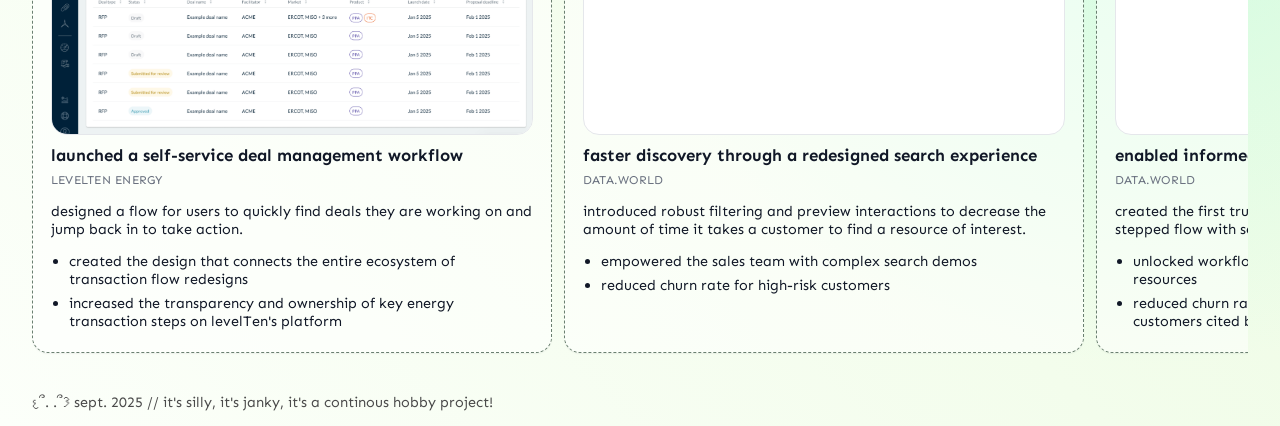
==== commit 32d38735: "Update index.html" ====
--- a/index.html
+++ b/index.html
@@ -430,10 +430,10 @@
     <div class="header-content">
       <div class="badge">
         𐚁₊⊹ howdy, i’m hanna! pet my cats or
-        <a href="https://drive.google.com/file/d/1cfrqUK9YkiXWikKcWnRF8g_JDfkuf5zc/view" target="_blank" rel="noopener noreferrer">view my resume</a>
+        <a href="https://drive.google.com/file/d/1D7H2T4uJCf3zqBkIx4tD5c9OU5yc4O9g/view?usp=sharing" target="_blank" rel="noopener noreferrer">view my resume</a>
       </div>
 
-      <h1>austin-based designer uncovering intuitive &amp; enjoyable experiences in complex systems ₊˚⊹</h1>
+      <h1>raleigh-based designer uncovering intuitive &amp; enjoyable experiences in complex systems ₊˚⊹</h1>
 
       <p class="lead">
         currently at <a href="https://www.q2.com/" target="_blank" rel="noopener">Q2</a>.
@@ -481,7 +481,7 @@
             <h4>UX Designer @ Q2</h4>
             <p class="dates">Sept 2025 – Present</p>
             <ul>
-              <li>Check back later for accomplishments (: </li>
+              <li>Sole designer for the PrecisionLender platform, managing design operations and roadmapping for 3 product areas</li>
             </ul>
           </article>
       
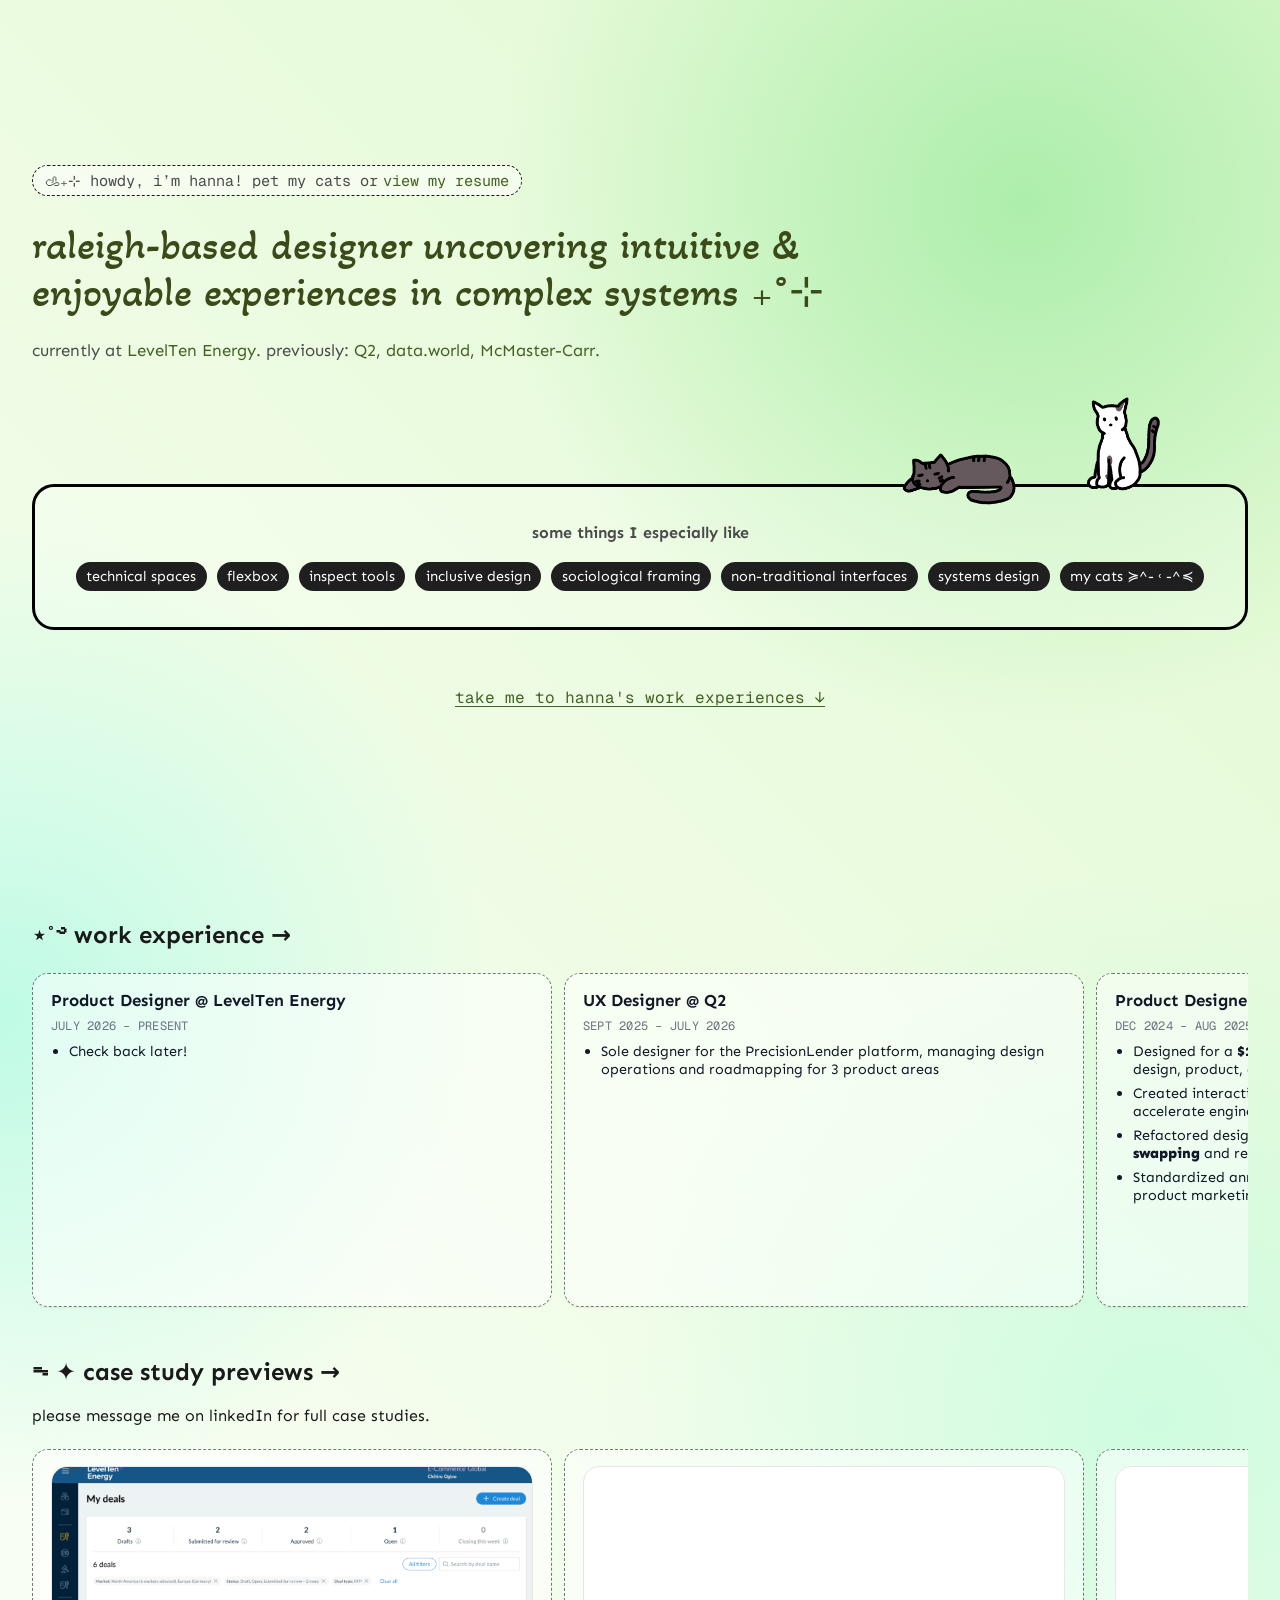
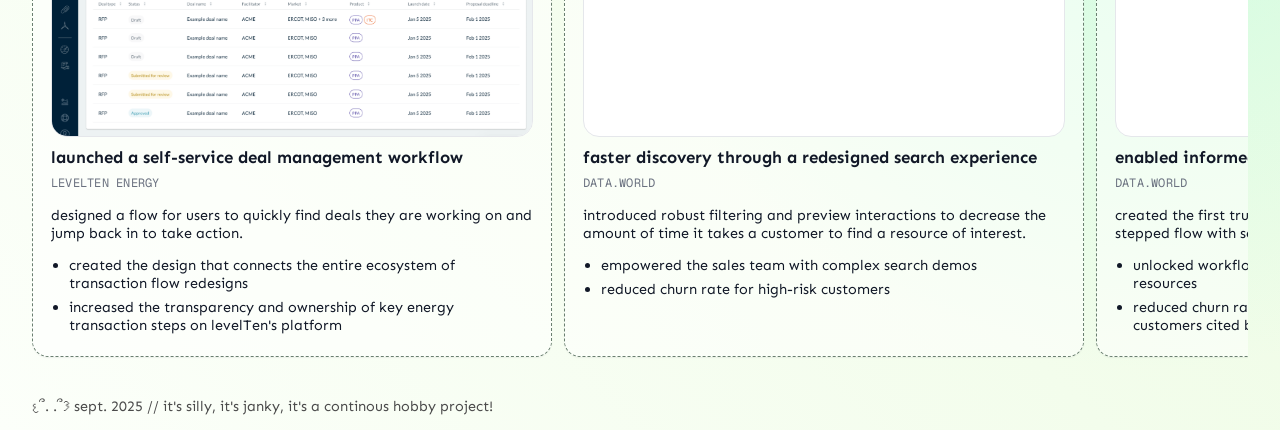
==== commit e79760fe: "Update index.html" ====
--- a/index.html
+++ b/index.html
@@ -9,7 +9,8 @@
   <link rel="preconnect" href="https://fonts.googleapis.com"/>
   <link rel="preconnect" href="https://fonts.gstatic.com" crossorigin/>
   <link href="https://fonts.googleapis.com/css2?family=Akaya+Telivigala&family=Sen:wght@400..800&family=Sour+Gummy:ital,wght@0,100..900;1,100..900&display=swap" rel="stylesheet"/>
-
+  <link href="https://fonts.googleapis.com/css2?family=Geist+Mono&display=swap" rel="stylesheet">
+  
   <!-- Preload images -->
   <link rel="preload" as="image" href="tobi-asleep.png">
   <link rel="preload" as="image" href="tobi-awake.png">
@@ -109,6 +110,7 @@
   text-wrap: balance;        /* more even line lengths (modern browsers) */
   line-height: 1.2;
 
+  font-family: "Geist Mono", monospace;
   font-size: .95rem; color: var(--sub);
   background: rgba(255,255,255,.5);
   border: 1px dashed #1a1a1a; border-radius: 999px;
@@ -327,7 +329,7 @@
   padding:16px 18px; color:#111827; font-size:.9rem;
 }
 .product-card h4{ margin:0 0 8px; font-weight:700; font-size:1.05rem; line-height:1.2; }
-.product-card .dates{ margin:0 0 6px; color:#6b7280; font-size:.75rem; letter-spacing:.02em; text-transform:uppercase; }
+.product-card .dates{ margin:0 0 6px; color:#6b7280; font-family: "Geist Mono", monospace; font-size:.75rem; letter-spacing:.02em; text-transform:uppercase; }
 .product-card ul{ margin:8px 0 0; padding-left:18px; }
 .product-card li{ margin:6px 0; }
 .product-card strong{ font-weight:800; }
@@ -360,6 +362,7 @@
 
   /* Existing styles */
 .cta-scroll{
+  font-family: "Geist Mono", monospace;
   display:inline-block;
   width:auto;
   margin:16px auto 28px;
@@ -436,9 +439,9 @@
       <h1>raleigh-based designer uncovering intuitive &amp; enjoyable experiences in complex systems ₊˚⊹</h1>
 
       <p class="lead">
-        currently at <a href="https://www.q2.com/" target="_blank" rel="noopener">Q2</a>.
+        currently at <a href="https://www.leveltenenergy.com/" target="_blank" rel="noopener">LevelTen Energy</a>.
         previously:
-        <a href="https://www.leveltenenergy.com/" target="_blank" rel="noopener">LevelTen Energy</a>,
+        <a href="https://www.q2.com/" target="_blank" rel="noopener">Q2</a>,
         <a href="https://data.world/home/" target="_blank" rel="noopener">data.world</a>,
         <a href="https://www.mcmaster.com/" target="_blank" rel="noopener">McMaster-Carr</a>.
       </p>
@@ -471,15 +474,24 @@
 
       <!-- CTA to work section -->
       <a class="cta-scroll" href="#work-experiences">take me to hanna's work experiences ↓</a>
-    </div>
+    </div>    
 
     <div id="work-experiences" class="work-experience">
       <h2>⋆˚࿔ work experience →</h2>
       <section aria-label="Experience">
         <div class="scrollmenu" role="region" aria-label="Experience">
+
+          <article class="product-card">
+            <h4>Product Designer @ LevelTen Energy</h4>
+            <p class="dates">July 2026 – Present</p>
+            <ul>
+              <li>Check back later!</li>
+            </ul>
+          </article>
+          
           <article class="product-card">
             <h4>UX Designer @ Q2</h4>
-            <p class="dates">Sept 2025 – Present</p>
+            <p class="dates">Sept 2025 – July 2026</p>
             <ul>
               <li>Sole designer for the PrecisionLender platform, managing design operations and roadmapping for 3 product areas</li>
             </ul>
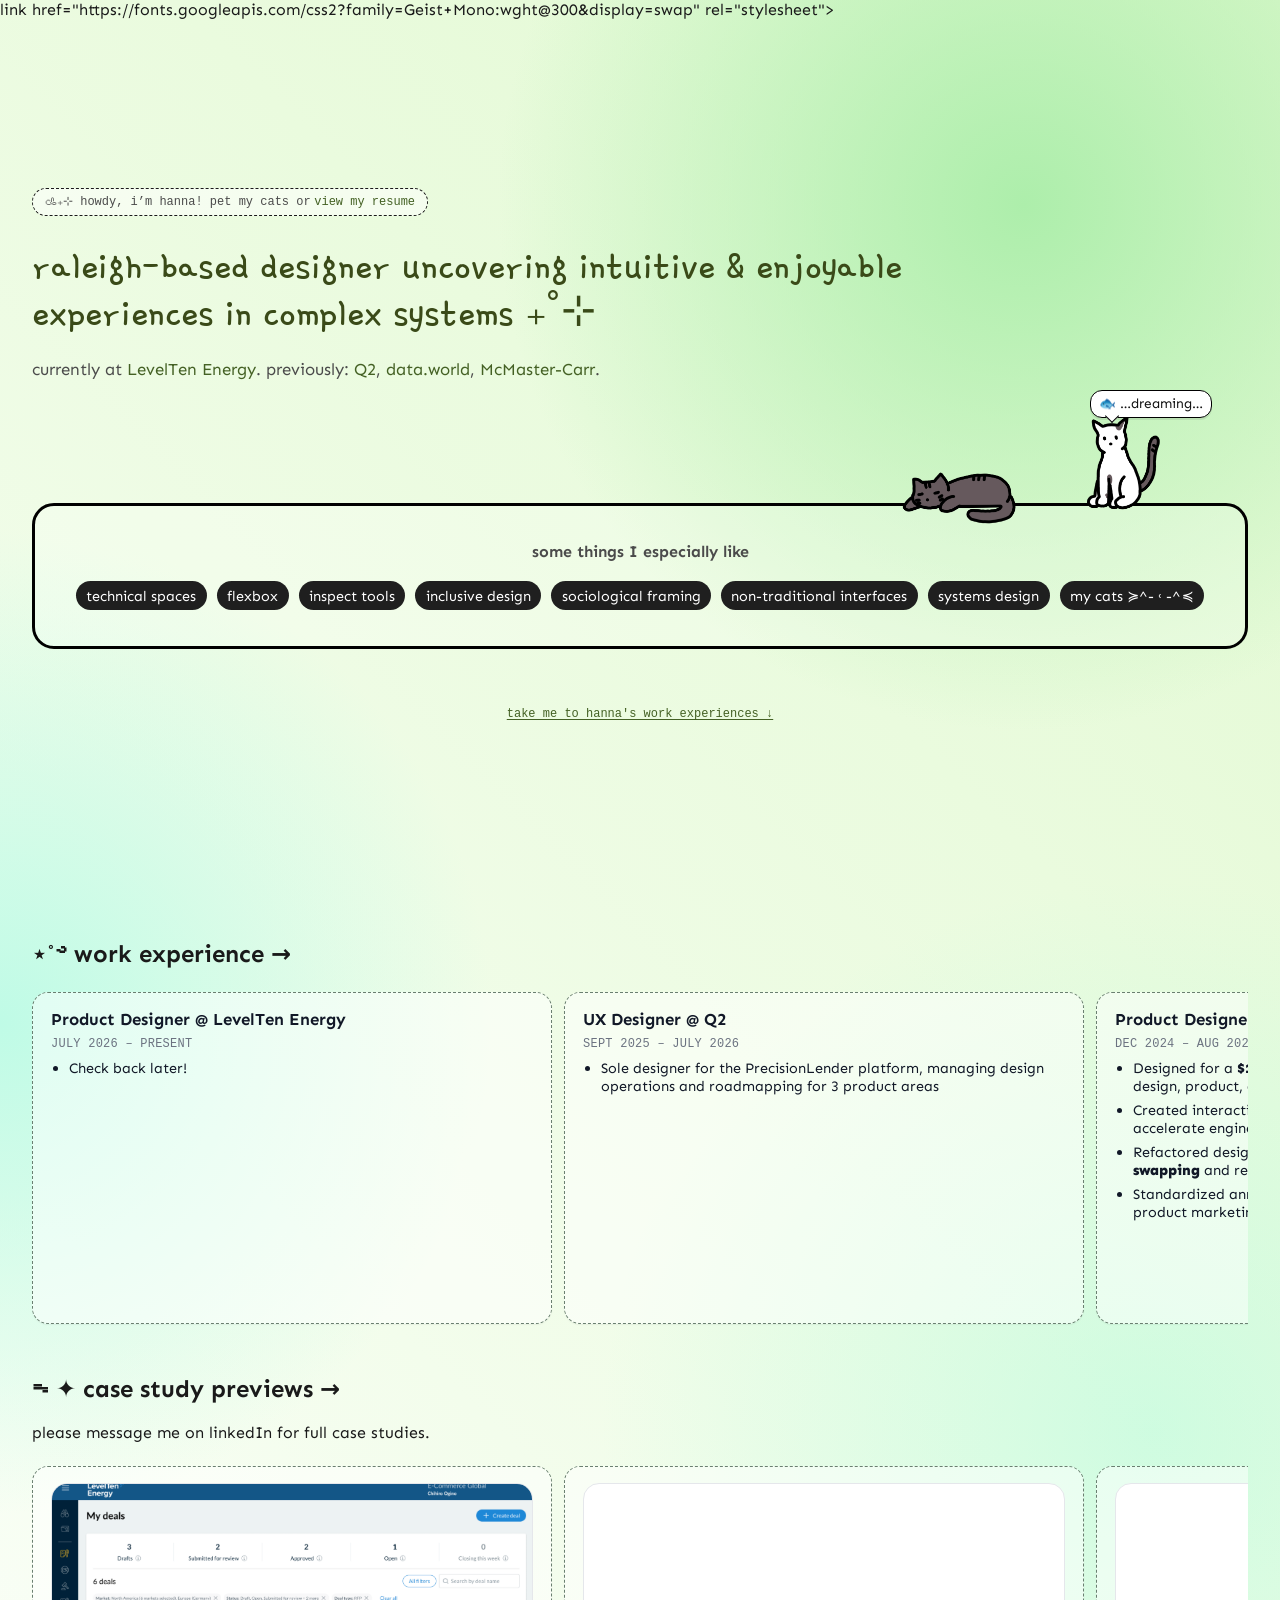
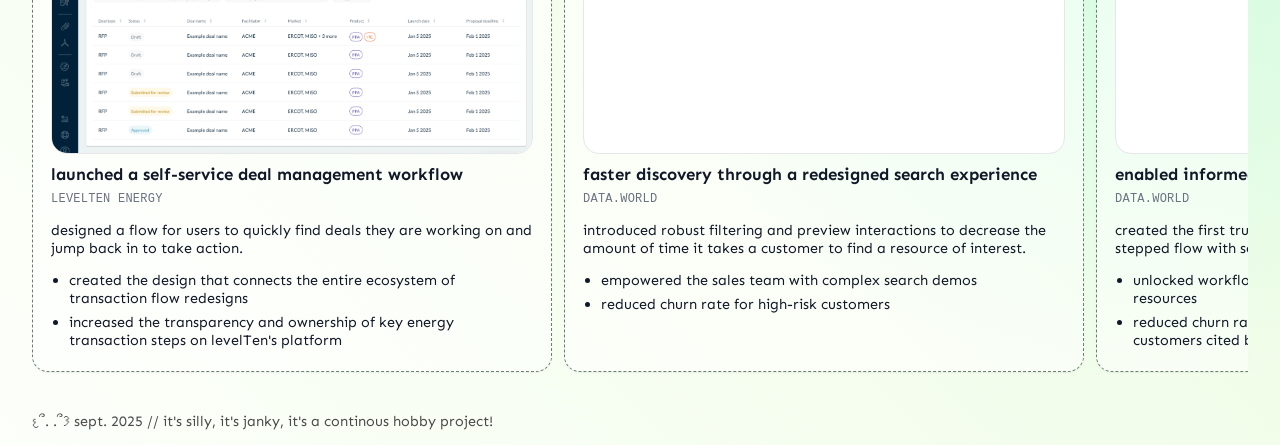
==== commit 0aa2d7fb: "Update index.html" ====
--- a/index.html
+++ b/index.html
@@ -9,7 +9,8 @@
   <link rel="preconnect" href="https://fonts.googleapis.com"/>
   <link rel="preconnect" href="https://fonts.gstatic.com" crossorigin/>
   <link href="https://fonts.googleapis.com/css2?family=Akaya+Telivigala&family=Sen:wght@400..800&family=Sour+Gummy:ital,wght@0,100..900;1,100..900&display=swap" rel="stylesheet"/>
-  <link href="https://fonts.googleapis.com/css2?family=Geist+Mono&display=swap" rel="stylesheet">
+  <link href="https://fonts.googleapis.com/css2?family=Gamja+Flower&display=swap" rel="stylesheet">
+  link href="https://fonts.googleapis.com/css2?family=Geist+Mono:wght@300&display=swap" rel="stylesheet">
   
   <!-- Preload images -->
   <link rel="preload" as="image" href="tobi-asleep.png">
@@ -111,7 +112,7 @@
   line-height: 1.2;
 
   font-family: "Geist Mono", monospace;
-  font-size: .95rem; color: var(--sub);
+  font-size: 12px; color: var(--sub);
   background: rgba(255,255,255,.5);
   border: 1px dashed #1a1a1a; border-radius: 999px;
   padding: .35rem .75rem;
@@ -122,7 +123,7 @@
 
   /* Headline + lead */
   h1{
-    font-family: "Akaya Telivigala", system-ui;
+    font-family: "Gamja Flower", sans-serif;
     font-weight: 400; font-size: 2.6em; line-height: 1.12;
     color: var(--green); margin: 8px 0 6px; max-width: 56rem; text-align: left;
   }
@@ -363,6 +364,7 @@
   /* Existing styles */
 .cta-scroll{
   font-family: "Geist Mono", monospace;
+  font-size: 12px;
   display:inline-block;
   width:auto;
   margin:16px auto 28px;
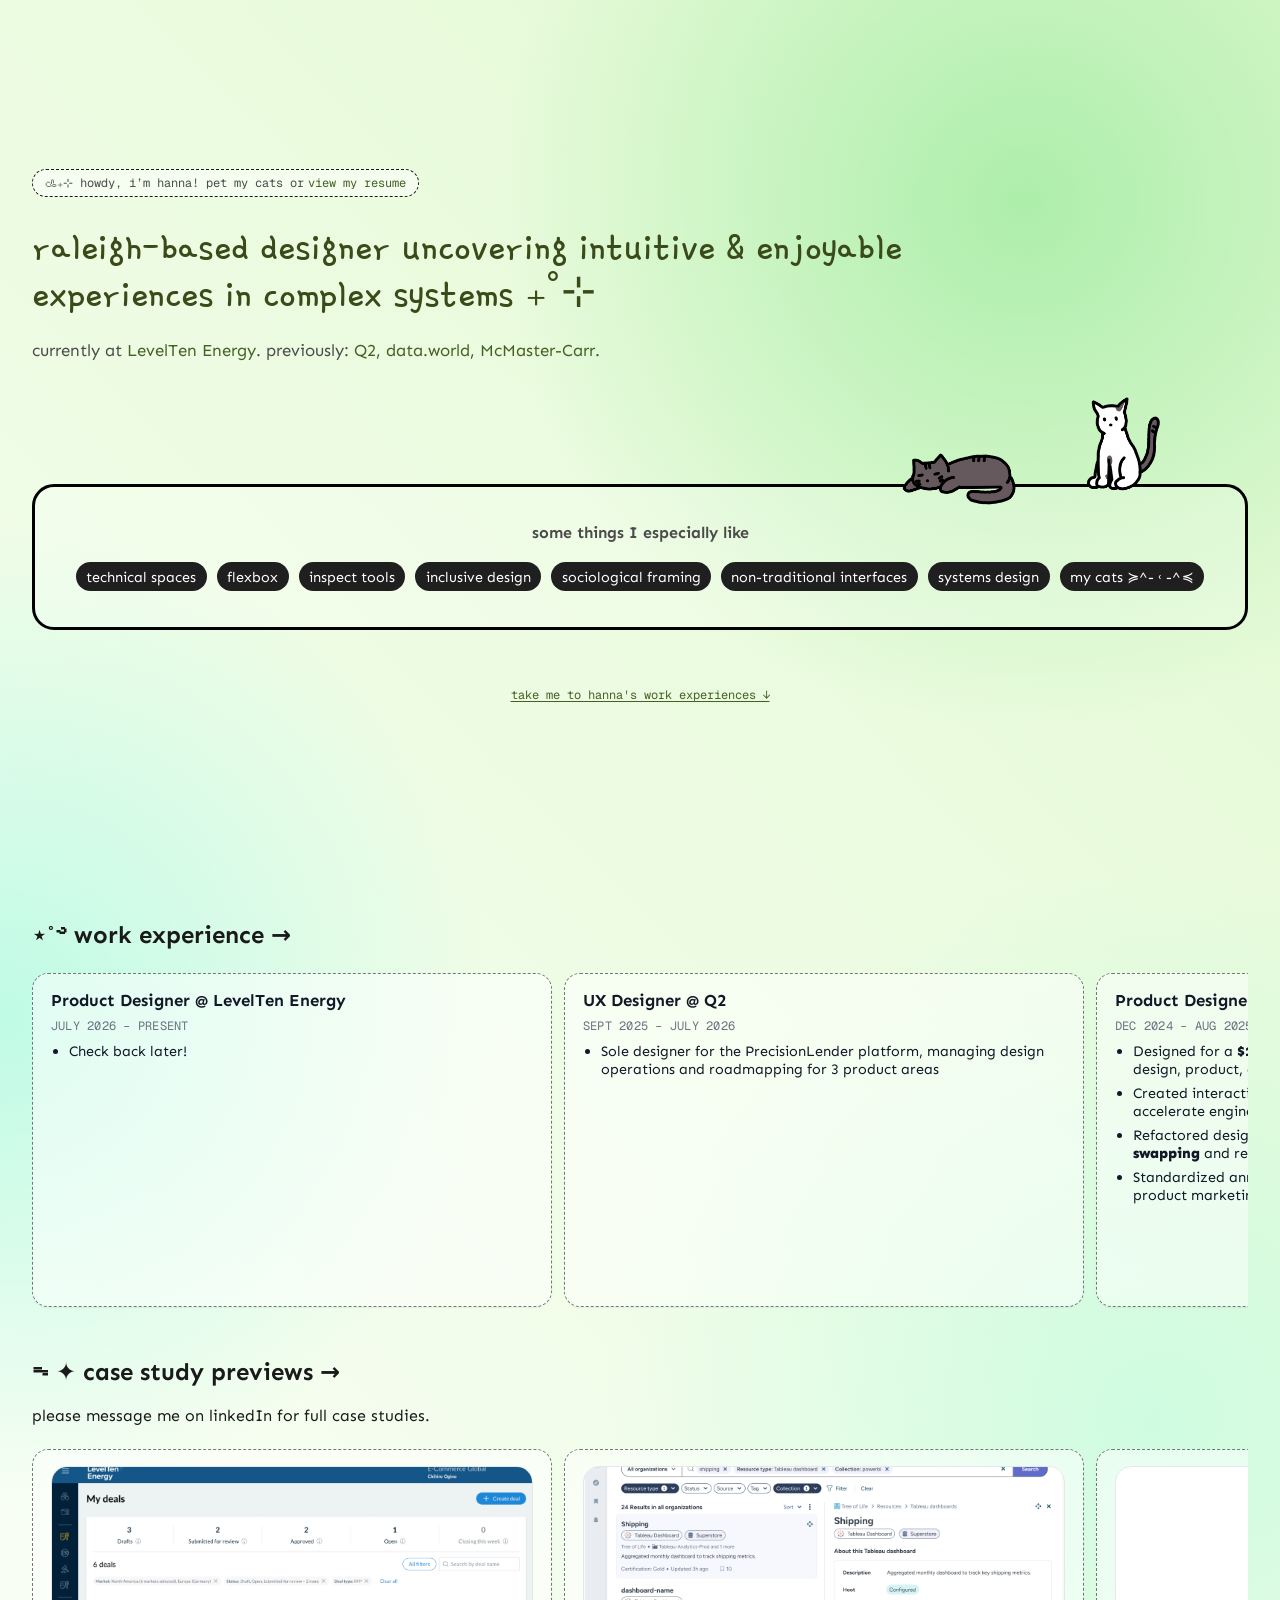
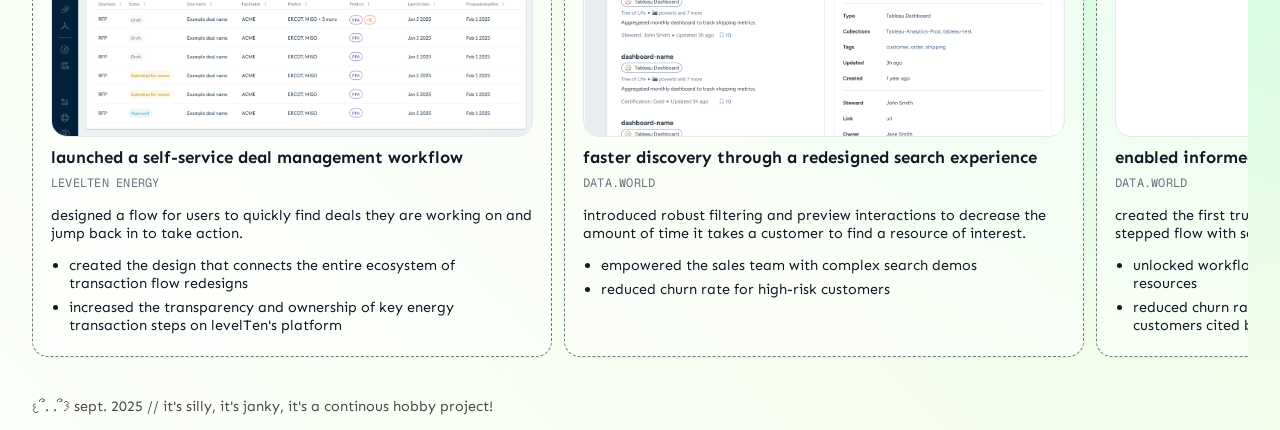
==== commit 371ff9fd: "Update index.html" ====
--- a/index.html
+++ b/index.html
@@ -10,7 +10,7 @@
   <link rel="preconnect" href="https://fonts.gstatic.com" crossorigin/>
   <link href="https://fonts.googleapis.com/css2?family=Akaya+Telivigala&family=Sen:wght@400..800&family=Sour+Gummy:ital,wght@0,100..900;1,100..900&display=swap" rel="stylesheet"/>
   <link href="https://fonts.googleapis.com/css2?family=Gamja+Flower&display=swap" rel="stylesheet">
-  link href="https://fonts.googleapis.com/css2?family=Geist+Mono:wght@300&display=swap" rel="stylesheet">
+  <link href="https://fonts.googleapis.com/css2?family=Geist+Mono:wght@300&display=swap" rel="stylesheet">
   
   <!-- Preload images -->
   <link rel="preload" as="image" href="tobi-asleep.png">
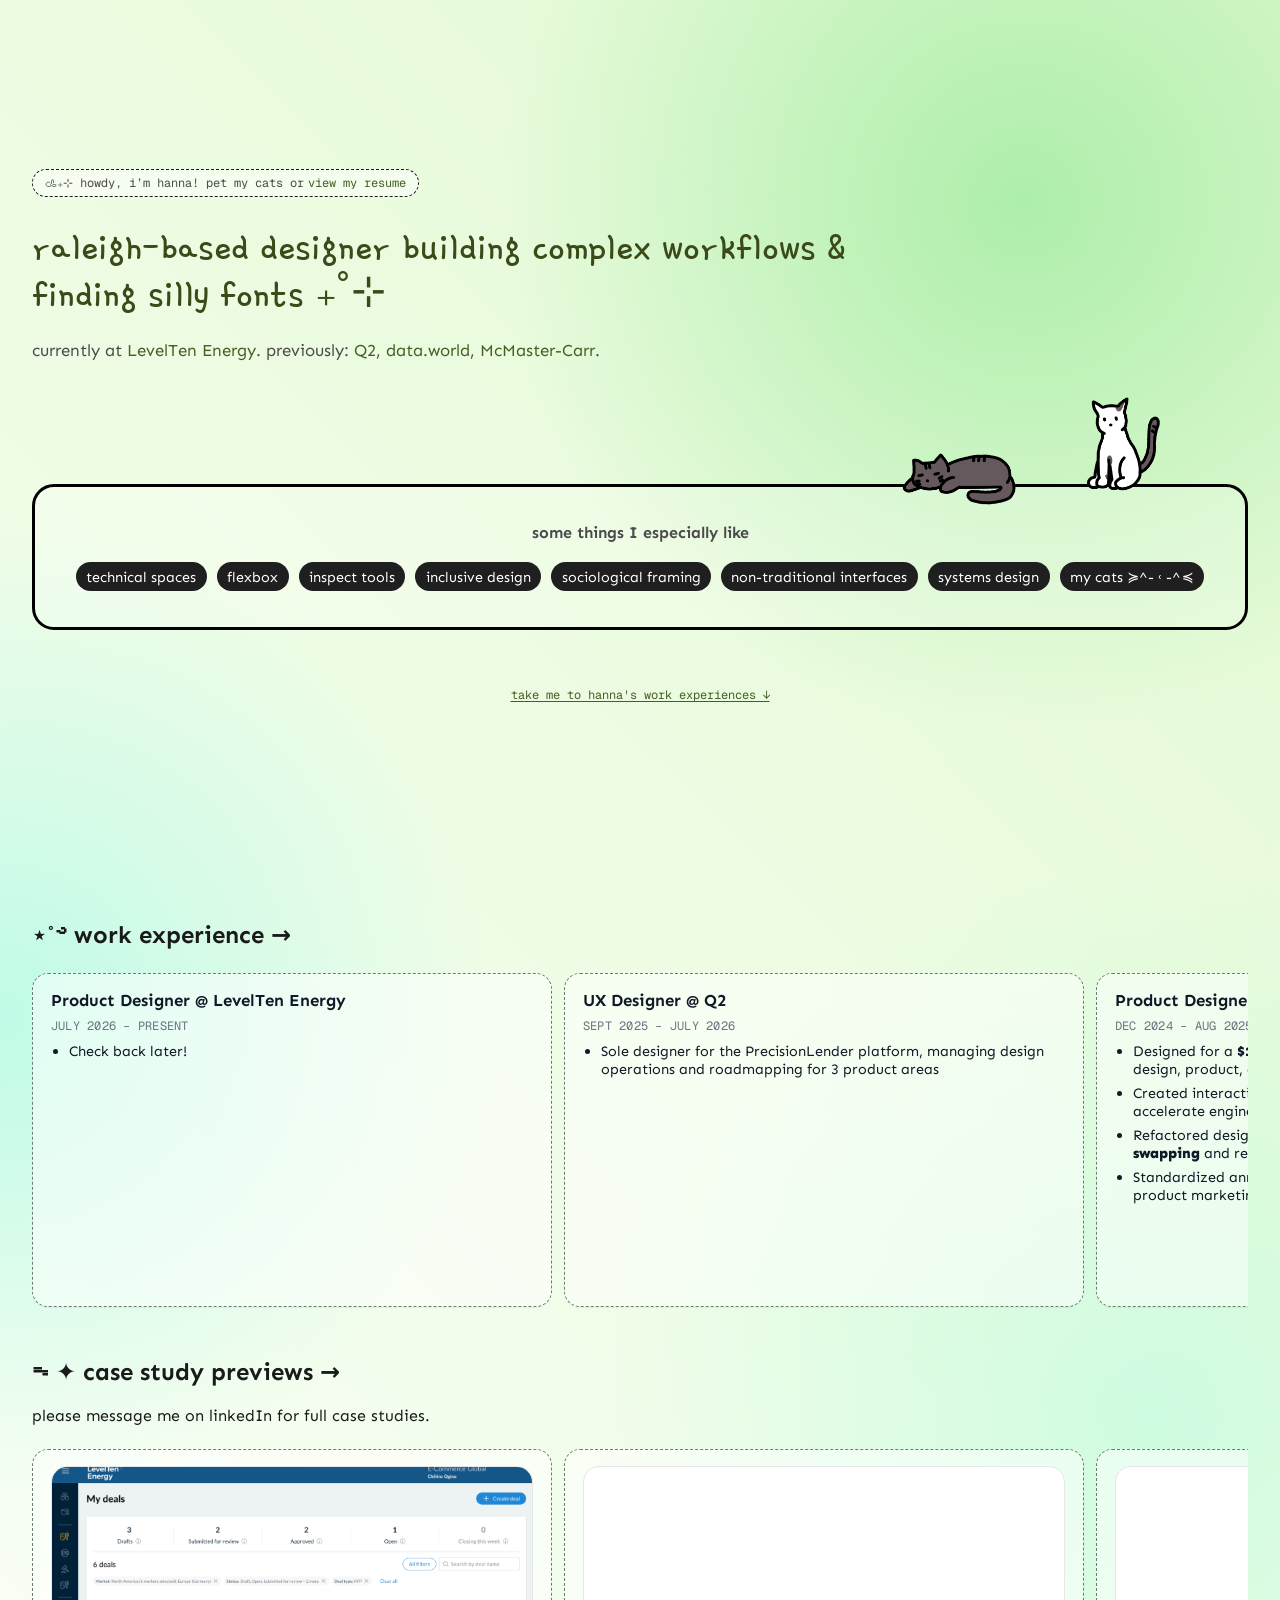
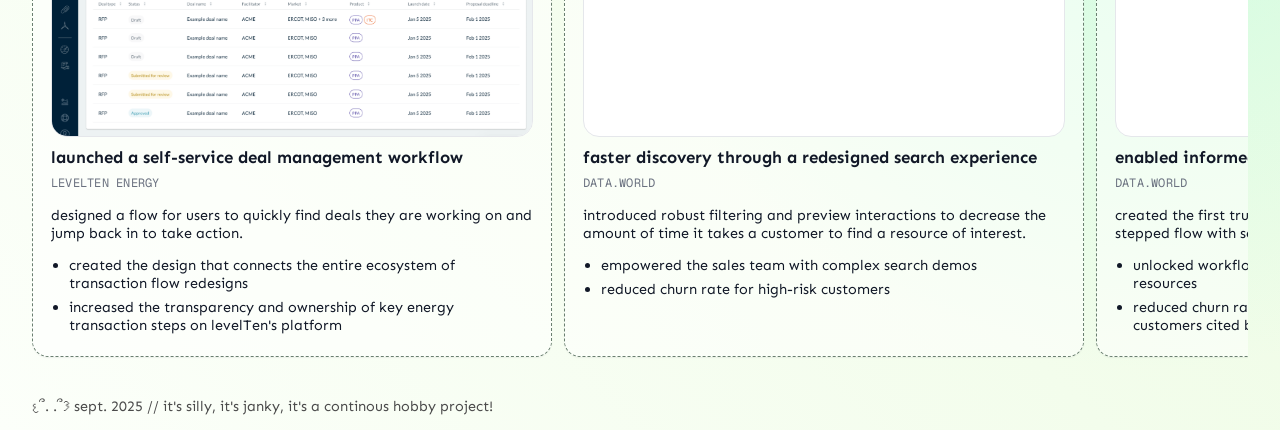
==== commit ceb634e1: "Update index.html" ====
--- a/index.html
+++ b/index.html
@@ -438,7 +438,7 @@
         <a href="https://drive.google.com/file/d/1D7H2T4uJCf3zqBkIx4tD5c9OU5yc4O9g/view?usp=sharing" target="_blank" rel="noopener noreferrer">view my resume</a>
       </div>
 
-      <h1>raleigh-based designer uncovering intuitive &amp; enjoyable experiences in complex systems ₊˚⊹</h1>
+      <h1>raleigh-based designer building complex workflows &amp; finding silly fonts ₊˚⊹</h1>
 
       <p class="lead">
         currently at <a href="https://www.leveltenenergy.com/" target="_blank" rel="noopener">LevelTen Energy</a>.
